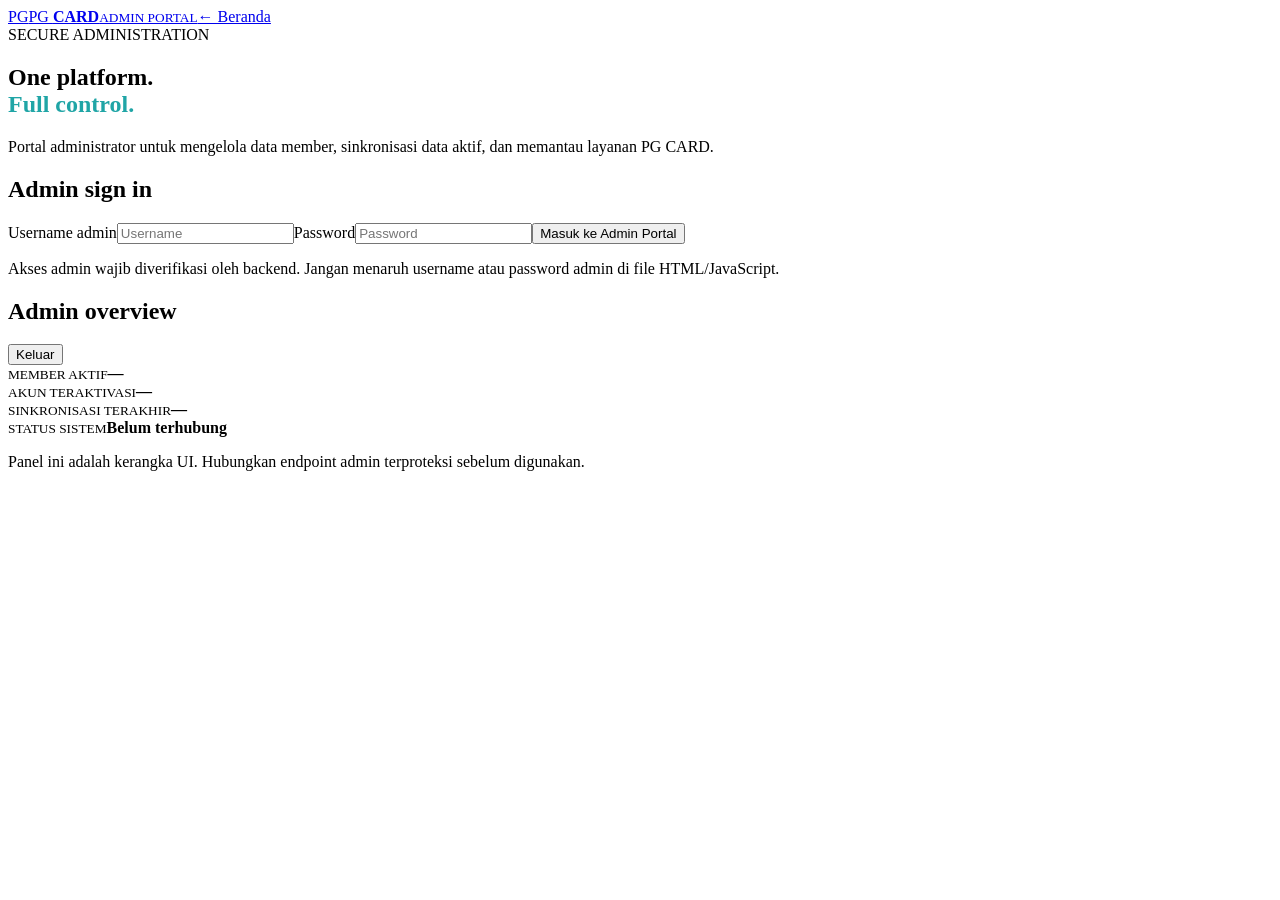
==== index.html @ 36c9e7fd "Add files via upload" ====
<!DOCTYPE html><html lang="id"><head><meta charset="UTF-8"><meta name="viewport" content="width=device-width,initial-scale=1"><meta name="theme-color" content="#e9fbfc"><title>Admin Portal | PG CARD</title><link rel="stylesheet" href="../assets/styles.css"></head><body><div class="ambient ambient-one"></div><div class="ambient ambient-two"></div><header class="topbar"><a class="brand" href="../"><span class="brand-mark">PG</span><span>PG <b>CARD</b><small>ADMIN PORTAL</small></span></a><a class="top-link" href="../">← Beranda</a></header><main class="auth-wrap"><section class="auth-intro"><div class="eyebrow"><span class="live-dot"></span> SECURE ADMINISTRATION</div><h1>One platform.<br><span style="color:#20a5a6">Full control.</span></h1><p>Portal administrator untuk mengelola data member, sinkronisasi data aktif, dan memantau layanan PG CARD.</p></section><section class="auth-card"><form id="adminForm"><h2>Admin sign in</h2><label for="adminUser">Username admin</label><input id="adminUser" autocomplete="username" placeholder="Username" required><label for="adminPass">Password</label><input id="adminPass" type="password" autocomplete="current-password" placeholder="Password" required><button class="primary-btn">Masuk ke Admin Portal</button><div class="status" id="adminStatus" role="status"></div><p class="form-note">Akses admin wajib diverifikasi oleh backend. Jangan menaruh username atau password admin di file HTML/JavaScript.</p></form><section id="adminDashboard" class="hidden"><div class="dash-head"><h2>Admin overview</h2><button class="logout" id="adminLogout">Keluar</button></div><div class="dash-grid"><div class="stat"><small>MEMBER AKTIF</small><strong>—</strong></div><div class="stat"><small>AKUN TERAKTIVASI</small><strong>—</strong></div><div class="stat"><small>SINKRONISASI TERAKHIR</small><strong>—</strong></div><div class="stat"><small>STATUS SISTEM</small><strong>Belum terhubung</strong></div></div><p class="form-note">Panel ini adalah kerangka UI. Hubungkan endpoint admin terproteksi sebelum digunakan.</p></section></section></main><script src="../assets/config.js"></script><script src="../assets/portal.js"></script></body></html>
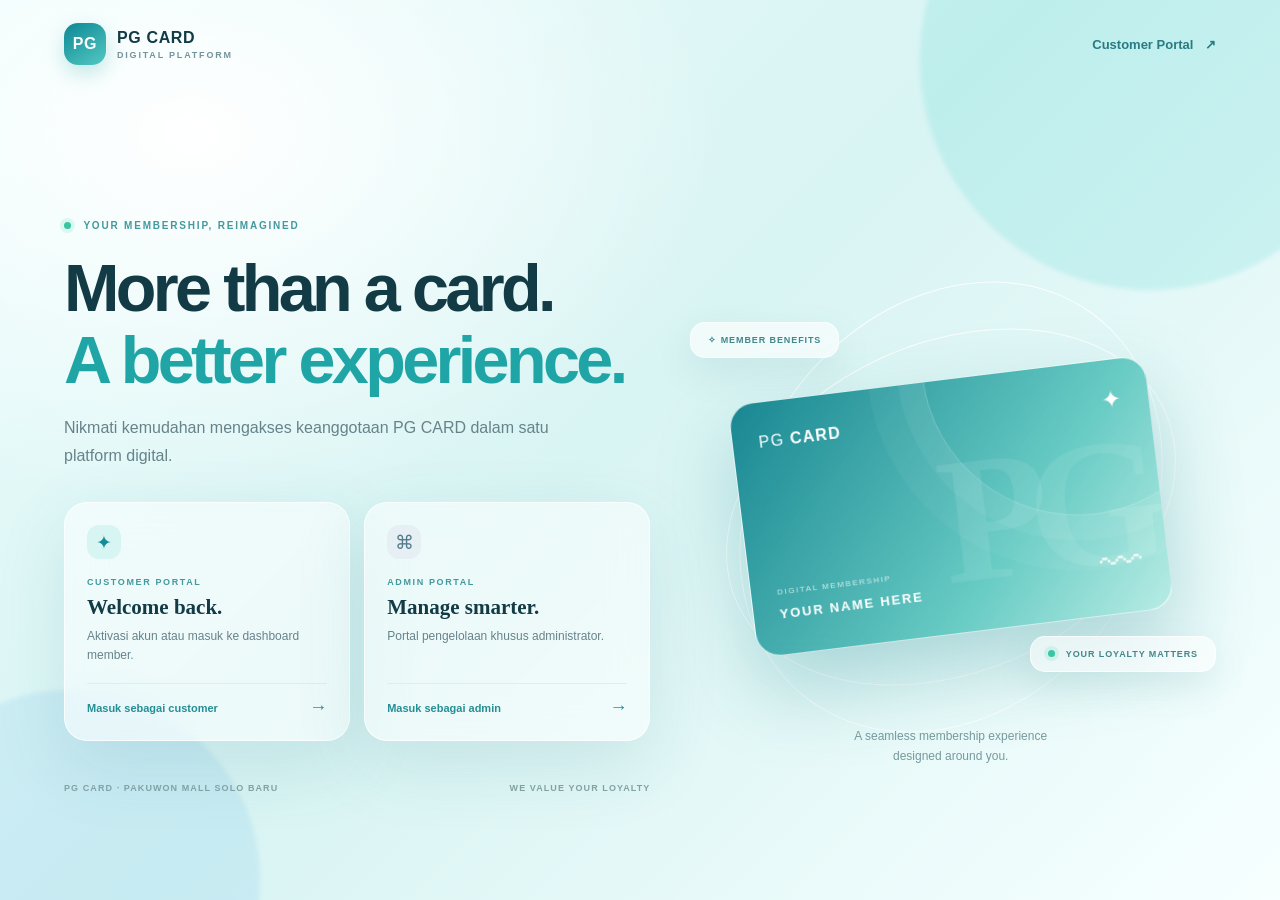
==== commit 45720395: "Update index.html" ====
--- a/index.html
+++ b/index.html
@@ -1 +1,49 @@
-<!DOCTYPE html><html lang="id"><head><meta charset="UTF-8"><meta name="viewport" content="width=device-width,initial-scale=1"><meta name="theme-color" content="#e9fbfc"><title>Admin Portal | PG CARD</title><link rel="stylesheet" href="../assets/styles.css"></head><body><div class="ambient ambient-one"></div><div class="ambient ambient-two"></div><header class="topbar"><a class="brand" href="../"><span class="brand-mark">PG</span><span>PG <b>CARD</b><small>ADMIN PORTAL</small></span></a><a class="top-link" href="../">← Beranda</a></header><main class="auth-wrap"><section class="auth-intro"><div class="eyebrow"><span class="live-dot"></span> SECURE ADMINISTRATION</div><h1>One platform.<br><span style="color:#20a5a6">Full control.</span></h1><p>Portal administrator untuk mengelola data member, sinkronisasi data aktif, dan memantau layanan PG CARD.</p></section><section class="auth-card"><form id="adminForm"><h2>Admin sign in</h2><label for="adminUser">Username admin</label><input id="adminUser" autocomplete="username" placeholder="Username" required><label for="adminPass">Password</label><input id="adminPass" type="password" autocomplete="current-password" placeholder="Password" required><button class="primary-btn">Masuk ke Admin Portal</button><div class="status" id="adminStatus" role="status"></div><p class="form-note">Akses admin wajib diverifikasi oleh backend. Jangan menaruh username atau password admin di file HTML/JavaScript.</p></form><section id="adminDashboard" class="hidden"><div class="dash-head"><h2>Admin overview</h2><button class="logout" id="adminLogout">Keluar</button></div><div class="dash-grid"><div class="stat"><small>MEMBER AKTIF</small><strong>—</strong></div><div class="stat"><small>AKUN TERAKTIVASI</small><strong>—</strong></div><div class="stat"><small>SINKRONISASI TERAKHIR</small><strong>—</strong></div><div class="stat"><small>STATUS SISTEM</small><strong>Belum terhubung</strong></div></div><p class="form-note">Panel ini adalah kerangka UI. Hubungkan endpoint admin terproteksi sebelum digunakan.</p></section></section></main><script src="../assets/config.js"></script><script src="../assets/portal.js"></script></body></html>+<!DOCTYPE html>
+<html lang="id">
+<head>
+  <meta charset="UTF-8">
+  <meta name="viewport" content="width=device-width, initial-scale=1">
+  <meta name="theme-color" content="#e9fbfc">
+  <meta name="description" content="PG CARD Digital Platform">
+  <title>PG CARD | Digital Platform</title>
+  <link rel="stylesheet" href="assets/styles.css">
+</head>
+<body class="landing-page">
+  <div class="ambient ambient-one"></div><div class="ambient ambient-two"></div>
+  <header class="topbar">
+    <a class="brand" href="./index.html"><span class="brand-mark">PG</span><span>PG <b>CARD</b><small>DIGITAL PLATFORM</small></span></a>
+    <a class="top-link" href="customer/">Customer Portal <span>↗</span></a>
+  </header>
+  <main class="landing-shell">
+    <section class="hero-copy">
+      <div class="eyebrow"><span class="live-dot"></span> YOUR MEMBERSHIP, REIMAGINED</div>
+      <h1>More than a card.<br><span>A better experience.</span></h1>
+      <p class="lead">Nikmati kemudahan mengakses keanggotaan PG CARD dalam satu platform digital.</p>
+      <div class="portal-actions">
+        <a class="portal-card customer-card" href="customer/">
+          <span class="portal-icon">✦</span><span class="portal-label">CUSTOMER PORTAL</span>
+          <strong>Welcome back.</strong><small>Aktivasi akun atau masuk ke dashboard member.</small>
+          <span class="portal-arrow">Masuk sebagai customer <b>→</b></span>
+        </a>
+        <a class="portal-card admin-card" href="admin/">
+          <span class="portal-icon">⌘</span><span class="portal-label">ADMIN PORTAL</span>
+          <strong>Manage smarter.</strong><small>Portal pengelolaan khusus administrator.</small>
+          <span class="portal-arrow">Masuk sebagai admin <b>→</b></span>
+        </a>
+      </div>
+      <div class="landing-foot"><span>PG CARD · PAKUWON MALL SOLO BARU</span><span>WE VALUE YOUR LOYALTY</span></div>
+    </section>
+    <aside class="visual-panel">
+      <div class="glass-orbit orbit-a"></div><div class="glass-orbit orbit-b"></div>
+      <div class="floating-chip chip-one">✧ MEMBER BENEFITS</div>
+      <div class="member-card">
+        <div class="card-top"><span>PG <b>CARD</b></span><span class="card-chip">✦</span></div>
+        <div class="card-watermark">PG</div>
+        <div class="card-bottom"><div><small>DIGITAL MEMBERSHIP</small><strong>YOUR NAME HERE</strong></div><span class="card-wave">〰</span></div>
+      </div>
+      <div class="floating-chip chip-two"><span class="live-dot"></span> YOUR LOYALTY MATTERS</div>
+      <div class="visual-caption">A seamless membership experience<br>designed around you.</div>
+    </aside>
+  </main>
+</body>
+</html>
--- a/assets/styles.css
+++ b/assets/styles.css
@@ -0,0 +1,5 @@
+@import url('https://fonts.googleapis.com/css2?family=DM+Sans:wght@400;500;600;700;800&family=Manrope:wght@400;500;600;700;800&display=swap');
+:root{--ink:#123b45;--muted:#66838a;--teal:#139da4;--aqua:#b8f0ed;--line:rgba(255,255,255,.75);--glass:rgba(255,255,255,.55);--shadow:0 24px 70px rgba(35,119,128,.13)}
+*{box-sizing:border-box}body{margin:0;font-family:'DM Sans',sans-serif;color:var(--ink);min-height:100vh;background:radial-gradient(ellipse at 15% 15%,#fff 0,transparent 35%),linear-gradient(135deg,#eafcfc,#d8f4f3 48%,#f7ffff);overflow-x:hidden}a{color:inherit;text-decoration:none}.ambient{position:fixed;border-radius:50%;filter:blur(2px);pointer-events:none;z-index:-1}.ambient-one{width:460px;height:460px;background:rgba(100,220,214,.22);top:-170px;right:-100px}.ambient-two{width:380px;height:380px;background:rgba(123,195,235,.18);bottom:-170px;left:-120px}.topbar{height:88px;max-width:1220px;margin:auto;padding:0 34px;display:flex;align-items:center;justify-content:space-between}.brand{display:flex;align-items:center;gap:11px;font-weight:800;letter-spacing:.04em}.brand-mark{width:42px;height:42px;border-radius:14px;background:linear-gradient(145deg,#0c8794,#54c9c3);color:white;display:grid;place-items:center;font-weight:800;box-shadow:0 8px 20px #56bdb755}.brand small{display:block;font-size:9px;letter-spacing:.2em;color:#73949a;margin-top:3px}.top-link{font-weight:700;font-size:13px;color:#287b83}.top-link span{margin-left:8px}.landing-shell{max-width:1220px;margin:0 auto;padding:55px 34px 30px;display:grid;grid-template-columns:1.05fr .95fr;gap:35px;align-items:center;min-height:calc(100vh - 88px)}.eyebrow,.portal-label{font-size:10px;font-weight:800;letter-spacing:.18em;color:#42999e}.live-dot{display:inline-block;width:7px;height:7px;border-radius:50%;background:#37c6a4;box-shadow:0 0 0 4px #37c6a422;margin-right:8px}.hero-copy h1{font:800 clamp(42px,5.2vw,68px)/1.08 Manrope,sans-serif;letter-spacing:-.055em;margin:22px 0 18px}.hero-copy h1 span{color:#20a5a6}.lead{font-size:16px;line-height:1.75;color:var(--muted);max-width:490px;margin-bottom:32px}.portal-actions{display:grid;grid-template-columns:1fr 1fr;gap:14px}.portal-card{position:relative;min-height:220px;border:1px solid var(--line);border-radius:23px;padding:22px;background:rgba(255,255,255,.52);backdrop-filter:blur(18px);box-shadow:var(--shadow);transition:.2s}.portal-card:hover{transform:translateY(-5px);box-shadow:0 28px 70px rgba(35,119,128,.2)}.portal-icon{display:grid;place-items:center;width:34px;height:34px;border-radius:12px;background:#d7f5f2;color:#148e96;font-size:19px;margin-bottom:18px}.admin-card .portal-icon{background:#e5eff4;color:#547b8c}.portal-label{display:block;font-size:9px;margin-bottom:8px}.portal-card strong{display:block;font:800 21px Manrope;margin-bottom:7px}.portal-card small{display:block;color:var(--muted);font-size:12px;line-height:1.55;min-height:38px}.portal-arrow{display:flex;justify-content:space-between;align-items:center;border-top:1px solid #dceeed;margin-top:18px;padding-top:13px;font-size:11px;font-weight:700;color:#248e94}.portal-arrow b{font-size:18px}.landing-foot{display:flex;justify-content:space-between;gap:12px;margin-top:42px;color:#84a4a7;font-size:9px;letter-spacing:.12em;font-weight:700}.visual-panel{height:530px;position:relative;display:grid;place-items:center}.glass-orbit{position:absolute;border:1px solid rgba(255,255,255,.85);border-radius:50%;transform:rotate(-24deg)}.orbit-a{width:470px;height:330px}.orbit-b{width:390px;height:480px;transform:rotate(36deg)}.member-card{position:relative;width:min(420px,90%);height:255px;border:1px solid rgba(255,255,255,.75);border-radius:25px;padding:26px;color:white;overflow:hidden;background:linear-gradient(130deg,rgba(12,127,139,.94),rgba(77,194,185,.82) 65%,rgba(168,232,222,.78));box-shadow:0 35px 80px rgba(31,132,139,.3);transform:rotate(-7deg);backdrop-filter:blur(15px)}.member-card:after{content:"";position:absolute;width:310px;height:310px;border:1px solid #ffffff40;border-radius:50%;right:-90px;top:-160px;box-shadow:0 0 0 25px #ffffff0d,0 0 0 55px #ffffff0a}.card-top,.card-bottom{position:relative;z-index:1;display:flex;justify-content:space-between;align-items:center}.card-top{font-size:16px;letter-spacing:.08em}.card-chip{font-size:24px}.card-watermark{position:absolute;font:800 180px Manrope;right:15px;top:38px;color:#ffffff16;letter-spacing:-.12em}.card-bottom{position:absolute;bottom:26px;left:26px;right:26px}.card-bottom small{display:block;font-size:8px;letter-spacing:.2em;opacity:.75;margin-bottom:8px}.card-bottom strong{font-size:13px;letter-spacing:.14em}.card-wave{font-size:42px;opacity:.8}.floating-chip{position:absolute;padding:12px 17px;border:1px solid #ffffffc9;border-radius:15px;background:#ffffff9c;backdrop-filter:blur(15px);box-shadow:0 14px 35px #438f9020;font-size:9px;font-weight:800;letter-spacing:.1em;color:#43868b}.chip-one{top:80px;left:5px}.chip-two{bottom:100px;right:0}.visual-caption{position:absolute;bottom:5px;text-align:center;font-size:12px;line-height:1.7;color:#76999d}
+.auth-wrap{max-width:1050px;min-height:calc(100vh - 88px);margin:auto;padding:35px 28px 60px;display:grid;grid-template-columns:1fr .9fr;gap:35px;align-items:center}.auth-intro h1{font:800 clamp(38px,5vw,58px)/1.1 Manrope;letter-spacing:-.05em;margin:18px 0}.auth-intro p{color:var(--muted);line-height:1.7;max-width:440px}.auth-card,.dashboard-card{border:1px solid #ffffffd9;background:#ffffffa6;backdrop-filter:blur(20px);border-radius:25px;padding:30px;box-shadow:var(--shadow)}.tabs{display:flex;background:#e9f7f6;border-radius:13px;padding:4px;margin-bottom:24px}.tab{flex:1;border:0;background:transparent;border-radius:10px;padding:11px;color:#6b9296;font-weight:700;cursor:pointer}.tab.active{background:white;color:#168f97;box-shadow:0 3px 12px #397f8014}label{display:block;font-size:12px;font-weight:700;margin:15px 0 7px}input{width:100%;border:1px solid #d5e9e8;background:#ffffffd9;border-radius:12px;padding:14px 15px;font:inherit;color:var(--ink);outline:none}input:focus{border-color:#55bdb8;box-shadow:0 0 0 3px #55bdb822}.primary-btn{width:100%;border:0;border-radius:12px;padding:15px;background:linear-gradient(100deg,#168f99,#43bdb2);color:white;font-weight:800;font-size:14px;margin-top:21px;cursor:pointer;box-shadow:0 10px 22px #2aaca533}.form-note{font-size:11px;color:#78969a;line-height:1.6;margin-top:14px}.status{font-size:12px;line-height:1.5;margin-top:12px;color:#b15c46;min-height:18px}.hidden{display:none!important}.dash-head{display:flex;justify-content:space-between;align-items:center;gap:12px}.logout{border:1px solid #cfe7e5;background:#ffffff80;border-radius:10px;padding:9px 13px;color:#287e85;font-weight:700;cursor:pointer}.dash-grid{display:grid;grid-template-columns:1fr 1fr;gap:14px;margin-top:22px}.stat{padding:19px;border:1px solid #e0efed;background:#ffffff8a;border-radius:16px}.stat small{display:block;color:#7a999c;font-size:10px;letter-spacing:.1em}.stat strong{display:block;font:800 23px Manrope;margin-top:9px}.member-mini{margin-top:18px;border-radius:18px;padding:23px;color:white;background:linear-gradient(120deg,#087e8b,#5bc8bd)}.member-mini small{opacity:.8;font-size:9px;letter-spacing:.16em}.member-mini strong{display:block;margin-top:22px;letter-spacing:.1em}
+@media(max-width:850px){.landing-shell{grid-template-columns:1fr;padding-top:38px}.visual-panel{height:420px;grid-row:1}.hero-copy{grid-row:2}.auth-wrap{grid-template-columns:1fr;max-width:600px}.auth-intro{text-align:center}.auth-intro p{margin:auto}.landing-foot{margin-top:28px}}@media(max-width:520px){.topbar{height:72px;padding:0 19px}.landing-shell{padding:20px 19px 28px;gap:5px}.visual-panel{height:300px}.member-card{height:190px;padding:19px}.card-watermark{font-size:130px}.card-bottom{left:19px;right:19px;bottom:19px}.chip-one{top:20px}.chip-two{bottom:45px}.visual-caption{display:none}.portal-actions{grid-template-columns:1fr}.portal-card{min-height:190px}.landing-foot{font-size:8px;flex-direction:column}.auth-wrap{padding:20px 17px}.auth-card,.dashboard-card{padding:22px}.dash-grid{grid-template-columns:1fr 1fr}}
